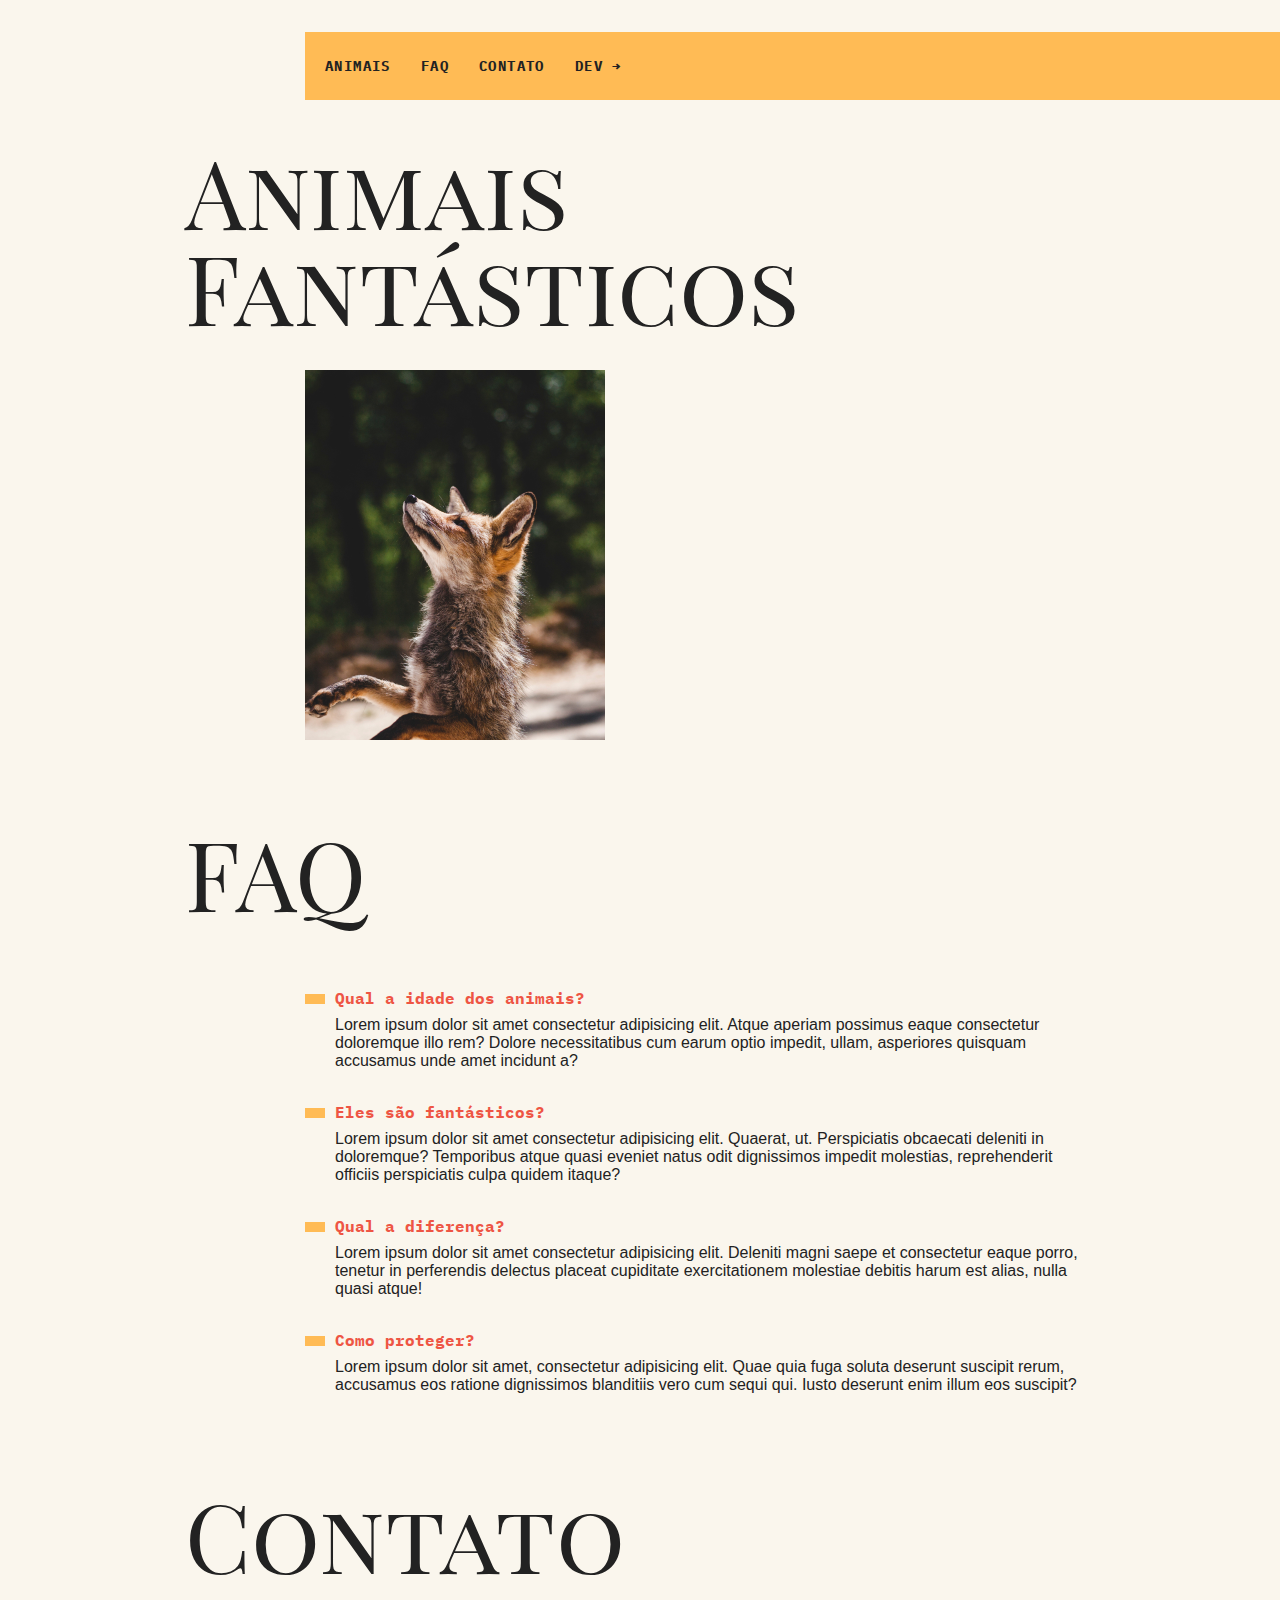
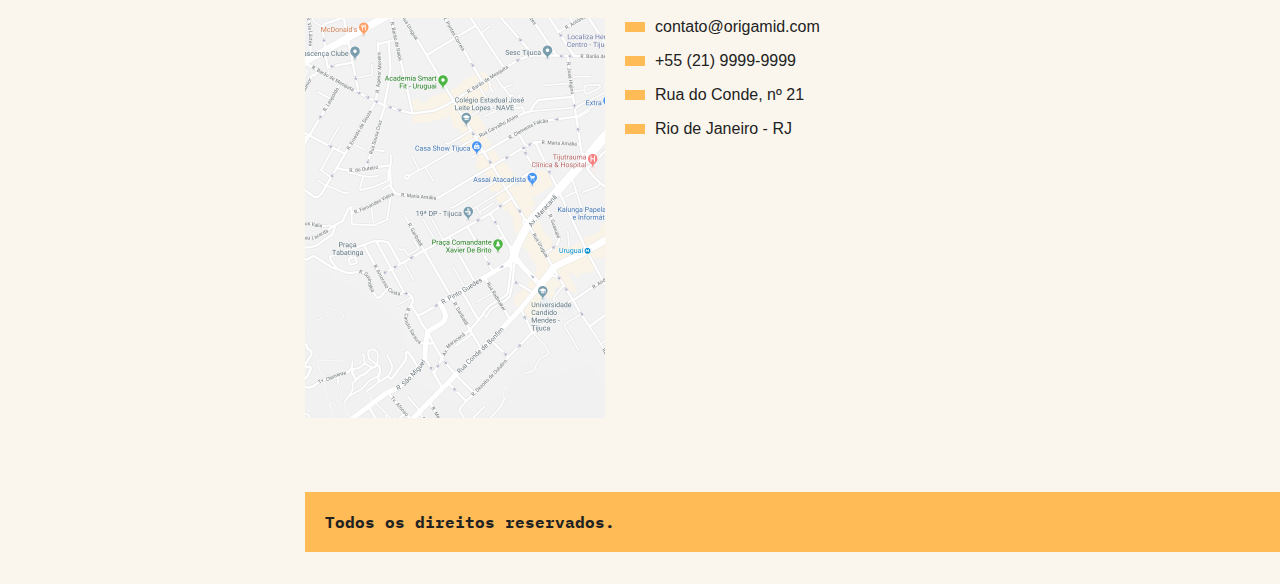
==== projeto-animais-fantasticos/index.html @ 185d726b "Atualização pasta e imagens" ====
<!DOCTYPE html>
<html lang="pt-br">

<head>
    <meta charset="UTF-8">
    <meta http-equiv="X-UA-Compatible" content="IE=edge">
    <meta name="viewport" content="width=device-width, initial-scale=1.0">
    <link rel="preconnect" href="https://fonts.googleapis.com">
    <link rel="preconnect" href="https://fonts.gstatic.com" crossorigin>
    <link
        href="https://fonts.googleapis.com/css2?family=IBM+Plex+Mono:wght@400;500;600;700&family=Playfair+Display+SC:wght@400;500;600;700;800;900&display=swap"
        rel="stylesheet">
    <link rel="stylesheet" href="style.css">
    <title>Animais Fantásticos</title>
</head>

<body>
    <nav class="menu">
        <ul>
            <li><a href="#animais">Animais</a></li>
            <li><a href="#faq">FAQ</a></li>
            <li><a href="#contato">Contato</a></li>
            <li><a href="https://www.origamid.com">Dev →</a></li>
        </ul>
    </nav>
    <section class="grid-section animais" id="animais">
        <h1 class="titulo"> Animais Fantásticos</h1>
        <ul class="animais-lista js-tabmenu">
            <li>
                <img src="./img/imagem1.jpg" alt="raposa">
            </li>
            <li>
                <img src="./img/imagem2.jpg" alt="esquilo">
            </li>
            <li>
                <img src="./img/imagem3.jpg" alt="urso">
            </li>
            <li>
                <img src="./img/imagem4.jpg" alt="lobo">
            </li>
            <li>
                <img src="./img/imagem5.jpg" alt="macaco">
            </li>
            <li>
                <img src="./img/imagem6.jpg" alt="leão">
            </li>
        </ul>
        <div class="animais-descricao js-tabcontent">
            <section class="raposa">
                <h2>Raposa</h2>
                <p>Raposas são pequenos a médios mamíferos onívoros pertencentes a vários gêneros da família Canidae. As
                    raposas têm o crânio achatado, orelhas triangulares verticais, focinho pontiagudo e ligeiramente
                    arrebitado e uma cauda longa e espessa.
                    <br><br>
                    Doze espécies pertencem ao grupo monofilético de "raposas verdadeiras" do gênero Vulpes.
                    Aproximadamente
                    outras 25 espécies atuais ou extintas são parte do grupo parafilético das raposas sul-americanas ou
                    do
                    grupo periférico, que consiste na raposa-orelhas-de-morcego, raposa-cinzenta e raposa-das-ilhas.
                    <br><br>
                    As raposas vivem em todos os continentes, exceto a Antártida. De longe, a espécie mais comum e
                    difundida
                    de raposa é a raposa vermelha (Vulpes vulpes) com cerca de 47 subespécies reconhecidas. A
                    distribuição global das raposas, juntamente com sua ampla reputação de astúcia, contribuíram para
                    sua
                    proeminência na cultura popular e no folclore em muitas sociedades ao redor do mundo. A caça à
                    raposa
                    com matilhas de cães, há muito uma atividade estabelecida na Europa, especialmente nas Ilhas
                    Britânicas,
                    foi exportada por colonos europeus para várias partes do Novo Mundo.
                </p>
            </section>
            <section class="esquilo">
                <h2>Esquilo</h2>
                <p>Os esquilos pertencem a uma grande família de mamíferos roedores, de pequeno e médio porte, conhecida
                    como Sciuridae. No Brasil, são também conhecidos como serelepe, caxinguelê, caxinxe, quatimirim,
                    quatipuru, agutipuru ou acutipuru. Na Galiza e em algumas zonas de Portugal, também são
                    conhecido por esquio. Os esquilos estão espalhados por quase todo o mundo, a maioria nas zonas de
                    climas temperado ou tropical, mas também em algumas zonas de clima frio. Como todos os roedores,
                    possuem
                    presas fortíssimas, com que roem facilmente sementes, principalmente bolotas.</p>
            </section>
            <section class="urso">
                <h2>Urso</h2>
                <p>Os Ursos (latim científico: Ursidae) constituem uma família de mamíferos plantígrados, geralmente de
                    grande porte, contendo os ursos e os pandas.
                    <br><br>
                    Algumas características comuns dos ursos são pelagem espessa, rabo curto, o olfato desenvolvido e as
                    garras não retráteis. Os ursídeos são geralmente animais omnívoros, mas se alimentam principalmente
                    de
                    carne.
                    <br><br>
                    A maioria dos ursos costumam preparar-se para hibernar durante o inverno, comendo grandes
                    quantidades de
                    comida antes de entrar em uma toca para o período de sono profundo.
                    Os ursos existem em todos os continentes, em exceção na África, embora algumas fontes afirmem terem
                    avistado o Urso nandi, mas sem comprovarem a sua existência.
                </p>
            </section>
            <section class="lobo">
                <h2> Lobo</h2>
                <p>O lobo (também chamado de lobo-cinzento; nome científico: Canis lupus) é uma espécie de mamífero
                    canídeo
                    do gênero Canis. É um sobrevivente da Era do Gelo, originário do Pleistoceno Superior, cerca de 300
                    mil
                    anos atrás. É o maior membro remanescente selvagem da família canidae. O sequenciamento de DNA e
                    estudos genéticos reafirmam que o lobo-cinzento é ancestral do cão doméstico (Canis lupus
                    familiaris),
                    contudo alguns aspectos desta afirmação têm sido questionados recentemente. Uma série de outras
                    subespécies do lobo-cinzento foram identificadas, embora o número real de subespécies ainda esteja
                    em
                    discussão. Os lobos-cinzentos são tipicamente predadores ápice nos ecossistemas que ocupam.
                    <br><br>
                    Embora não sejam tão adaptáveis à presença humana como geralmente ocorre com as demais espécies de
                    canídeos, os
                    lobos se desenvolveram em diversos ambientes, como florestas temperadas, desertos, montanhas,
                    tundras,
                    taigas, campos e até mesmo em algumas áreas urbanas. O lobo-cinzento (Canis lupus), o lobo-vermelho
                    (Canis rufus), o lobo-etíope (Canis simensis) e o lobo-dourado (Canis anthus) são as únicas quatro
                    espécies classificadas como lobos. Os demais lobos correspondem a subespécies derivadas dessas
                    quatro
                    espécies.
                </p>
            </section>
            <section class="macaco">
                <h2>Macaco</h2>
                <p>Macaco é um termo de origem africana (provavelmente do banto makako) utilizado como designação comum
                    a
                    todas as espécies de símios ou primatas antropoides. É aplicada restritivamente no Brasil aos
                    cebídeos
                    (ou macacos do Novo Mundo) em geral. No sentido estrito, "macaco" refere-se às espécies de primatas
                    pertencentes ao género Macaca.
                    <br><br>
                    A designação mico se origina, segundo o Dicionário Aurélio, do caraíba (karib) continental. É
                    bastante usada no Brasil, onde costuma aplicar-se às espécies do gênero Cebus, no Sul, e às espécies
                    de
                    pequeno porte, ou saguis, no Norte.
                    <br><br>
                    O termo sagui se origina do tupi antigo sagûi e também designa os macacos calitriquídeos de pequeno
                    porte. Ainda segundo Cunha, o termo símio, que também designa os macacos (tendo sido registrado no
                    português
                    dos séculos XVI e XVII), vem do latim simius, de simus, "que tem o nariz chato".
                </p>
            </section>
            <section class="leao">
                <h2>Leão</h2>
                <p>O leão [feminino: leoa] (nome científico: Panthera leo) é uma espécie de mamífero carnívoro do gênero
                    Panthera e da família Felidae. A espécie é atualmente encontrada na África subsaariana e na Ásia,
                    com
                    uma única população remanescente em perigo, no Parque Nacional da Floresta de Gir, Gujarat, Índia.
                    Foi
                    extinto na África do Norte e no Sudoeste Asiático em tempos históricos, e até o Pleistoceno
                    Superior, há
                    cerca de 10 000 anos, era o mais difundido grande mamífero terrestre depois dos humanos, sendo
                    encontrado na maior parte da África, em muito da Eurásia, da Europa Ocidental à Índia, e na América,
                    do
                    Yukon ao México. É uma dos quatro grandes felinos, com alguns machos excedendo 250 quilogramas em
                    peso,
                    sendo o segundo maior felino recente depois do tigre.</p>
            </section>
        </div>
    </section>
    <section class="grid-section faq" id="faq">
        <h1 class="titulo">FAQ</h1>
        <dl class="faq-lista">
            <dt>Qual a idade dos animais?</dt>
            <dd>Lorem ipsum dolor sit amet consectetur adipisicing elit. Atque aperiam possimus eaque consectetur
                doloremque illo rem? Dolore necessitatibus cum earum optio impedit, ullam, asperiores quisquam accusamus
                unde amet incidunt a?</dd>
            <dt>Eles são fantásticos?</dt>
            <dd>Lorem ipsum dolor sit amet consectetur adipisicing elit. Quaerat, ut. Perspiciatis obcaecati deleniti in
                doloremque? Temporibus atque quasi eveniet natus odit dignissimos impedit molestias, reprehenderit
                officiis perspiciatis culpa quidem itaque?</dd>
            <dt>Qual a diferença?</dt>
            <dd>Lorem ipsum dolor sit amet consectetur adipisicing elit. Deleniti magni saepe et consectetur eaque
                porro, tenetur in perferendis delectus placeat cupiditate exercitationem molestiae debitis harum est
                alias, nulla quasi atque!</dd>
            <dt>Como proteger?</dt>
            <dd>Lorem ipsum dolor sit amet, consectetur adipisicing elit. Quae quia fuga soluta deserunt suscipit rerum,
                accusamus eos ratione dignissimos blanditiis vero cum sequi qui. Iusto deserunt enim illum eos suscipit?
            </dd>
        </dl>
    </section>
    <section class="grid-section contato" id="contato">
        <h1 class="titulo">Contato</h1>
        <div class="mapa">
            <img src="./img/mapa.png" alt="mapa">
        </div>
        <ul class="dados">
            <li>contato@origamid.com</li>
            <li>+55 (21) 9999-9999</li>
            <li>Rua do Conde, nº 21</li>
            <li>Rio de Janeiro - RJ</li>
        </ul>
    </section>
    <footer class="copy">
        <p> Todos os direitos reservados.</p>
    </footer>
    <script src="script.js"></script>
</body>

</html>
---- projeto-animais-fantasticos/style.css ----
* {
    margin: 0;
    padding: 0;
    box-sizing: border-box;

}

img {
    display: block;
    max-width: 100%;
}

ul {
    list-style: none;
}

body {
    background: #FAF6ED;
    color: #222;
    display: grid;
    grid-template-columns: 1fr 130px minmax(300px, 800px) 1fr;

}

.menu {
    grid-column: 3/5;
    margin-top: 2rem;
    margin-bottom: 2rem;
    background: #FB5;
}

.menu ul {
    display: flex;
    flex-wrap: wrap;
    padding: 10px;
}

.menu li a {
    display: block;
    padding: 15px 10px;
    margin-right: 10px;
    color: #222;
    text-decoration: none;
    font-family: 'IBM Plex Mono', monospace;
    font-weight: bold;
    text-transform: uppercase;
    font-size: 0.875rem;
    letter-spacing: 0.1em;
}

.grid-section {
    grid-column: 2/4;
    width: 100%;
    padding: 10px;
    display: grid;
    grid-template-columns: 100px 300px 1fr;
    grid-gap: 20px;
    margin-bottom: 4rem;
}

.titulo {
    font-family: 'Playfair Display SC', serif;
    font-size: 6rem;
    line-height: 1;
    font-weight: 400;
    margin-bottom: 1rem;
    grid-column: 1/4;

}

.animais h2 {
    font-family: 'IBM Plex Mono', monospace;
    font-size: 1rem;
    text-transform: uppercase;
    letter-spacing: 0.1em;
    margin-bottom: 1rem;
    color: #E54;
}

.animais h2::before {
    content: '';
    display: inline-block;
    width: 40px;
    height: 10px;
    margin-right: 10px;
    background: #FB5;
}

.animais p {
    font-family: Helvetica, Arial;
    line-height: 1.2;
    margin-bottom: 1rem;
}

.animais-lista {
    height: 370px;
    overflow-y: scroll;
    grid-column: 2;
}

.animais-lista::-webkit-scrollbar {
    width: 18px;
}

.animais-lista::-webkit-scrollbar-thumb {
    background: #FB5;
    border-left: 4px solid #FAF6ED;
    border-right: 4px solid #FAF6ED;
}

.animais-lista::-webkit-scrollbar-track {
    background: #FAF6ED;
}

.animais-descricao {
    grid-column: 3;

}

.animais-descricao section {
    margin-bottom: 3rem;
}

.faq-lista {
    grid-column: 2/4;
}

.faq-lista dt {
    font-family: 'IBM Plex Mono', monospace;
    font-weight: bold;
    margin-top: 2rem;
    margin-bottom: 0.5rem;
    color: #E54;
}

.faq-lista dt::before {
    content: '';
    display: inline-block;
    width: 20px;
    height: 10px;
    margin-right: 10px;
    background: #FB5;
}

.faq-lista dd {
    font-family: Helvetica, Arial;
    margin-bottom: 0.5rem;
    margin-left: 30px;
}

.mapa {
    grid-column: 2;
}

.dados {
    grid-column: 3;
}

.dados li {
    margin-bottom: 1rem;
    font-family: Helvetica, Arial;
}

.dados li:before {
    content: '';
    display: inline-block;
    width: 20px;
    height: 10px;
    margin-right: 10px;
    background: #FB5;
}

.copy {
    grid-column: 3/5;
    margin-bottom: 2rem;
    background: #FB5;
}

.copy p {
    padding: 20px;
    font-family: 'IBM Plex Mono', monospace;
    font-weight: bold;
}

@media (max-width: 700px) {
    body {
        grid-template-columns: 1fr;
    }

    .menu,
    .grid-section,
    .copy {
        grid-column: 1;
    }

    .grid-section {
        grid-template-columns: 100px 1fr;
        grid-gap: 10px;
    }

    .animais-lista {
        grid-column: 1;
    }

    .faq-lista,
    .dados,
    .mapa {
        grid-column: 1/3;
    }

    .grid-section h1 {
        font-size: 3rem;
    }

    .menu {
        margin-top: 0;
    }

    .copy {
        margin-bottom: 0;
    }
}

.js-tabcontent section{
    display: none;
}

.js-tabcontent section.ativo{
    display: block;
}
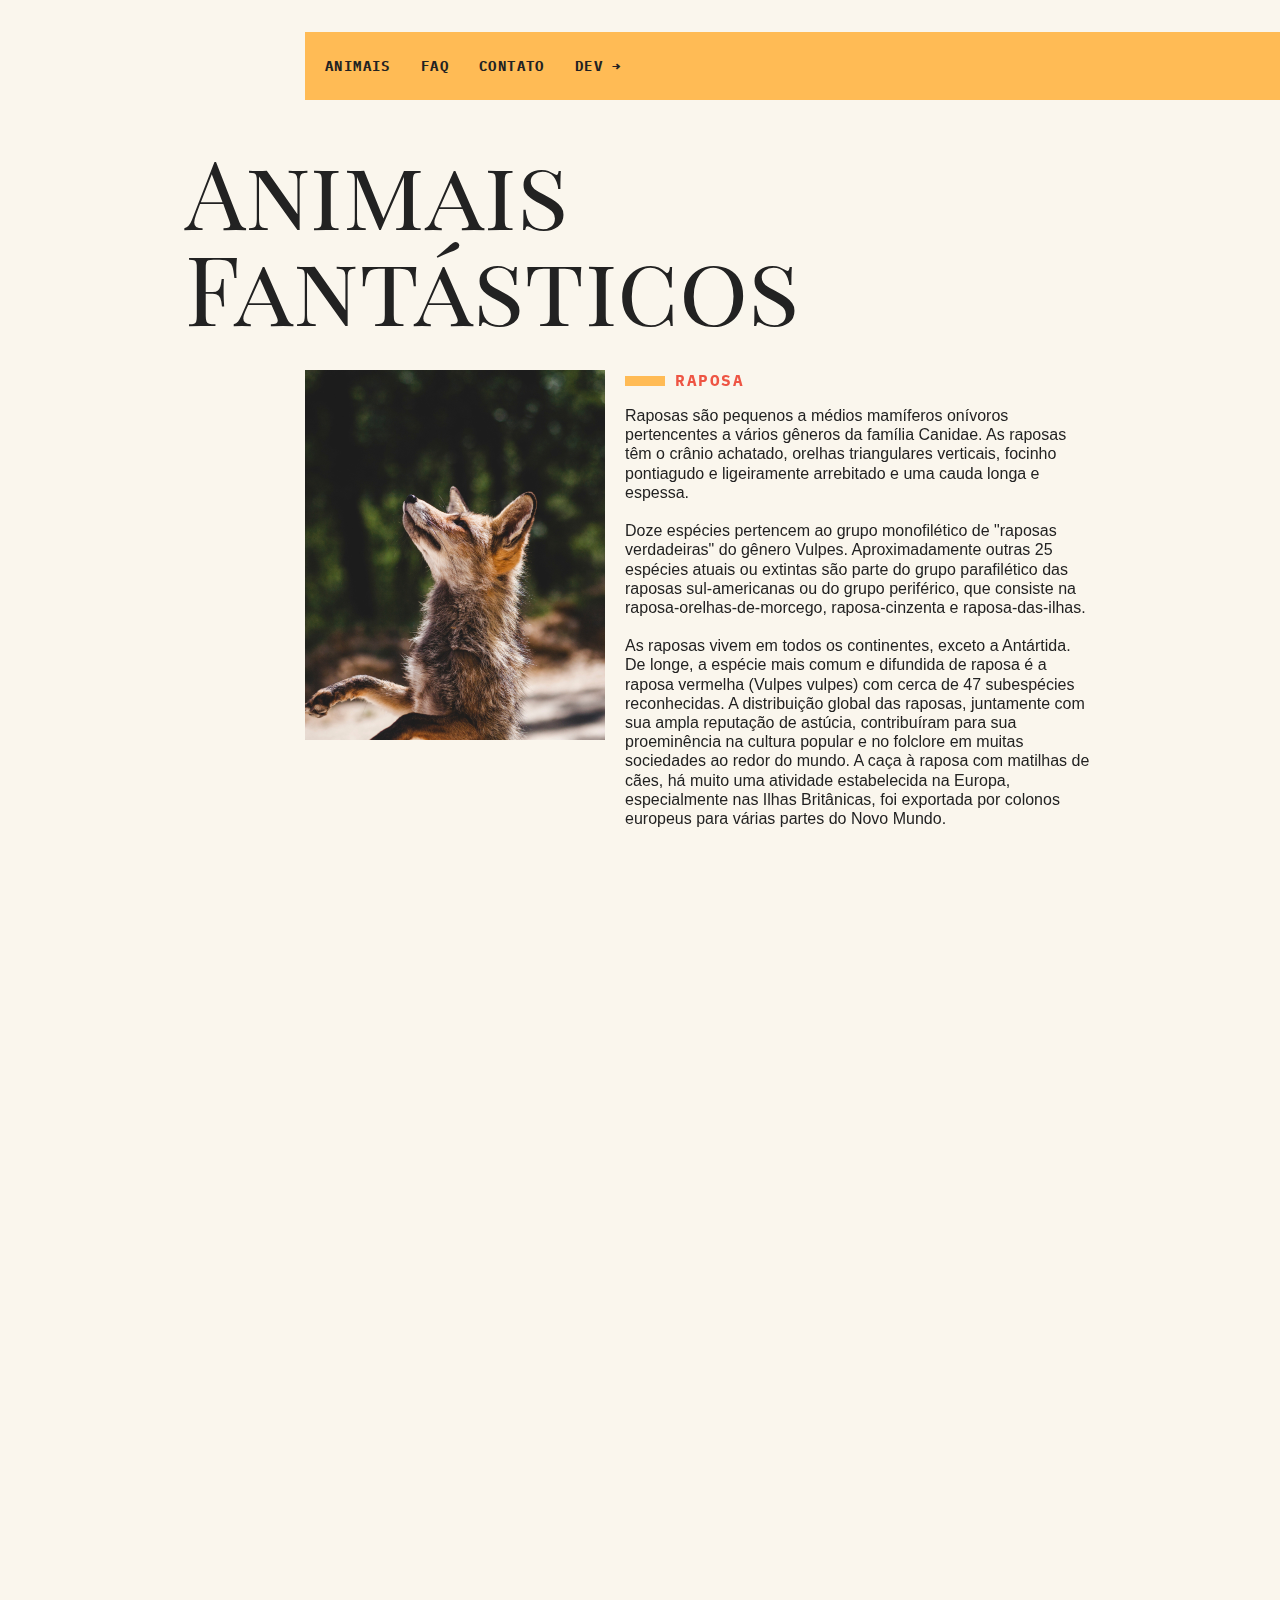
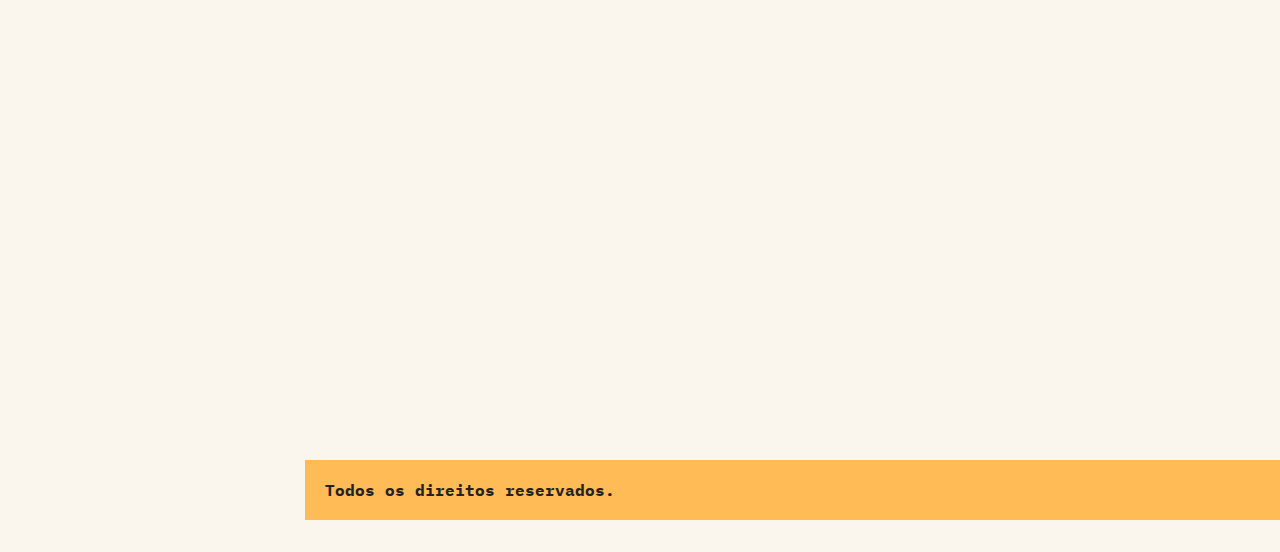
==== commit 454e33c1: "js" ====
--- a/projeto-animais-fantasticos/index.html
+++ b/projeto-animais-fantasticos/index.html
@@ -10,12 +10,13 @@
     <link
         href="https://fonts.googleapis.com/css2?family=IBM+Plex+Mono:wght@400;500;600;700&family=Playfair+Display+SC:wght@400;500;600;700;800;900&display=swap"
         rel="stylesheet">
+    <script>document.documentElement.className += ' js'</script>
     <link rel="stylesheet" href="style.css">
     <title>Animais Fantásticos</title>
 </head>
 
 <body>
-    <nav class="menu">
+    <nav class="menu js-menu">
         <ul>
             <li><a href="#animais">Animais</a></li>
             <li><a href="#faq">FAQ</a></li>
@@ -23,7 +24,7 @@
             <li><a href="https://www.origamid.com">Dev →</a></li>
         </ul>
     </nav>
-    <section class="grid-section animais" id="animais">
+    <section class="grid-section animais js-scroll" id="animais">
         <h1 class="titulo"> Animais Fantásticos</h1>
         <ul class="animais-lista js-tabmenu">
             <li>
@@ -160,9 +161,9 @@
             </section>
         </div>
     </section>
-    <section class="grid-section faq" id="faq">
+    <section class="grid-section faq js-scroll" id="faq">
         <h1 class="titulo">FAQ</h1>
-        <dl class="faq-lista">
+        <dl class="faq-lista js-accordion">
             <dt>Qual a idade dos animais?</dt>
             <dd>Lorem ipsum dolor sit amet consectetur adipisicing elit. Atque aperiam possimus eaque consectetur
                 doloremque illo rem? Dolore necessitatibus cum earum optio impedit, ullam, asperiores quisquam accusamus
@@ -181,7 +182,7 @@
             </dd>
         </dl>
     </section>
-    <section class="grid-section contato" id="contato">
+    <section class="grid-section contato js-scroll" id="contato">
         <h1 class="titulo">Contato</h1>
         <div class="mapa">
             <img src="./img/mapa.png" alt="mapa">
--- a/projeto-animais-fantasticos/style.css
+++ b/projeto-animais-fantasticos/style.css
@@ -98,6 +98,10 @@
     grid-column: 2;
 }
 
+.animais-lista li {
+    cursor: pointer;
+}
+
 .animais-lista::-webkit-scrollbar {
     width: 18px;
 }
@@ -221,10 +225,66 @@
     }
 }
 
-.js-tabcontent section{
+.js .js-tabcontent section {
     display: none;
 }
 
-.js-tabcontent section.ativo{
+.js-tabcontent section.ativo {
+    display: block !important;
+    animation: show 0.5s forwards;
+}
+
+@keyframes show {
+    from {
+        opacity: 0;
+        transform: translate3d(-30px, 0, 0)
+    }
+
+    to {
+        opacity: 1;
+        transform: translate3d(0, 0, 0)
+    }
+}
+
+.js .js-accordion dd {
+    display: none;
+}
+
+.js-accordion dt::after {
+    content: "+";
+    margin-left: 10px;
+}
+
+.js-accordion dt.ativo::after {
+    content: "-";
+}
+
+.js-accordion dd.ativo {
     display: block;
+    animation: slideDown 0.5s forwards;
+}
+
+@keyframes slideDown {
+    from {
+        opacity: 0;
+        max-height: 0;
+    }
+
+    to {
+        opacity: 1;
+        max-height: 200px;
+
+    }
+}
+
+.js .js-scroll {
+    opacity: 0;
+    transform: translate3d(-30px, 0, 0);
+    transition: 0.3s;
+}
+
+.js .js-scroll.ativo {
+    opacity: 1;
+    transform: translate3d(0, 0, 0);
+
 }